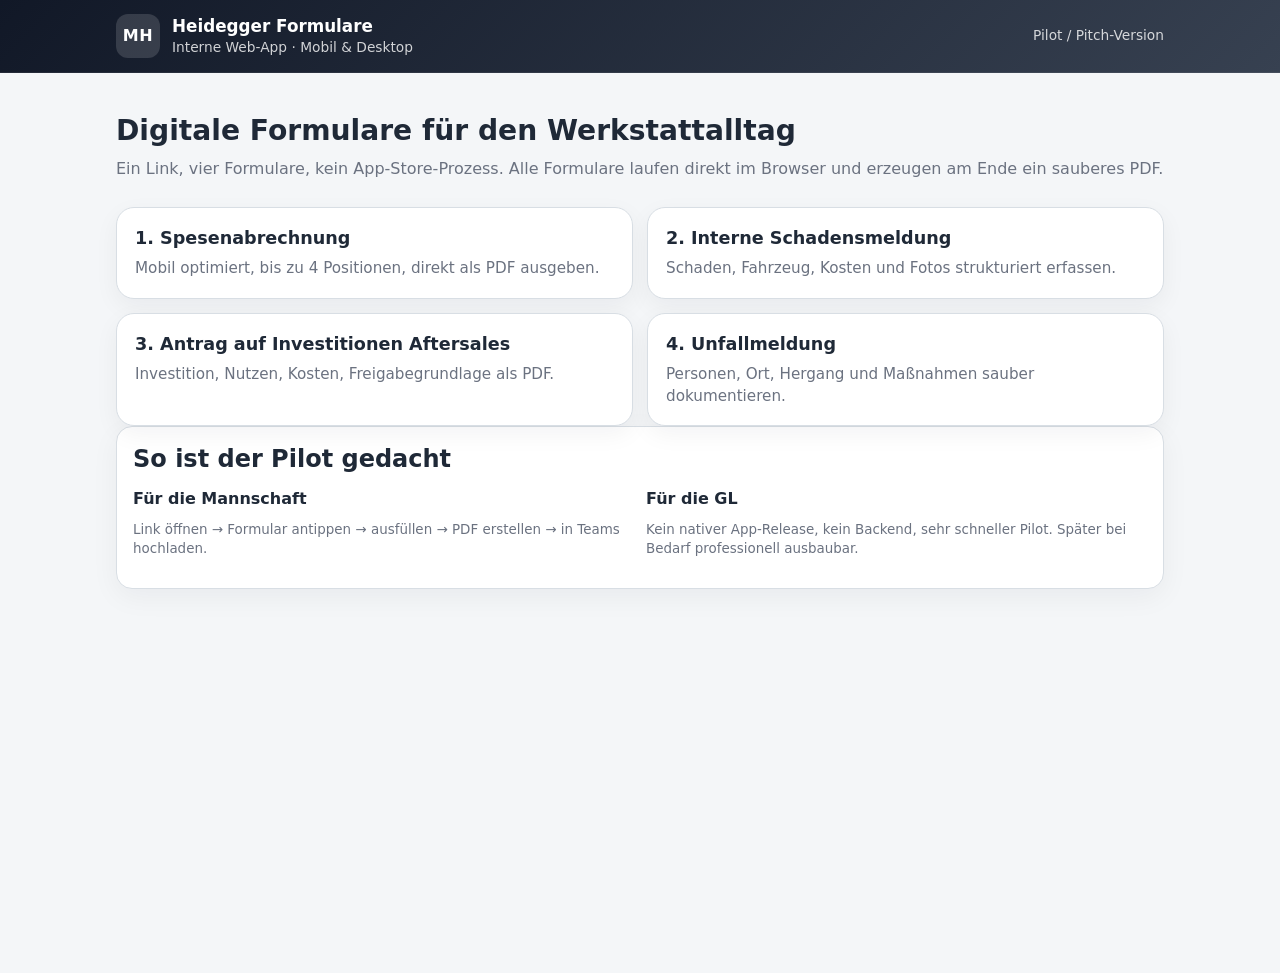
==== index.html @ 9eefc324 "Add files via upload" ====
<!doctype html>
<html lang="de">
<head>
  <meta charset="utf-8" />
  <meta name="viewport" content="width=device-width, initial-scale=1" />
  <title>Heidegger Formulare</title>
  <link rel="stylesheet" href="css/style.css" />
</head>
<body>
  <header class="topbar">
    <div class="topbar-inner">
      <div class="brand-group">
        <div class="logo-badge">MH</div>
        <div>
          <div class="brand-title">Heidegger Formulare</div>
          <div class="brand-sub">Interne Web-App · Mobil & Desktop</div>
        </div>
      </div>
      <span class="brand-sub">Pilot / Pitch-Version</span>
    </div>
  </header>

  <main class="wrap shell">
    <section class="hero">
      <h1>Digitale Formulare für den Werkstattalltag</h1>
      <p>Ein Link, vier Formulare, kein App-Store-Prozess. Alle Formulare laufen direkt im Browser und erzeugen am Ende ein sauberes PDF.</p>
    </section>

    <section class="cards">
      <a class="nav-card" href="spesen.html">
        <h2>1. Spesenabrechnung</h2>
        <p>Mobil optimiert, bis zu 4 Positionen, direkt als PDF ausgeben.</p>
      </a>

      <a class="nav-card" href="schadensmeldung.html">
        <h2>2. Interne Schadensmeldung</h2>
        <p>Schaden, Fahrzeug, Kosten und Fotos strukturiert erfassen.</p>
      </a>

      <a class="nav-card" href="investition.html">
        <h2>3. Antrag auf Investitionen Aftersales</h2>
        <p>Investition, Nutzen, Kosten, Freigabegrundlage als PDF.</p>
      </a>

      <a class="nav-card" href="unfallmeldung.html">
        <h2>4. Unfallmeldung</h2>
        <p>Personen, Ort, Hergang und Maßnahmen sauber dokumentieren.</p>
      </a>
    </section>

    <section class="card">
      <div class="section-head"><h2>So ist der Pilot gedacht</h2></div>
      <div class="grid grid-2">
        <div>
          <strong>Für die Mannschaft</strong>
          <p class="footer-note">Link öffnen → Formular antippen → ausfüllen → PDF erstellen → in Teams hochladen.</p>
        </div>
        <div>
          <strong>Für die GL</strong>
          <p class="footer-note">Kein nativer App-Release, kein Backend, sehr schneller Pilot. Später bei Bedarf professionell ausbaubar.</p>
        </div>
      </div>
    </section>
  </main>
</body>
</html>
---- css/style.css ----
:root {
  --bg: #f4f6f8;
  --card: #ffffff;
  --line: #d8dee4;
  --text: #1f2937;
  --muted: #6b7280;
  --brand: #111827;
  --brand-2: #374151;
  --accent: #0f766e;
  --danger: #b91c1c;
  --radius: 16px;
}
* { box-sizing: border-box; }
html, body { margin: 0; padding: 0; }
body {
  font-family: system-ui, -apple-system, BlinkMacSystemFont, "Segoe UI", Roboto, Arial, sans-serif;
  color: var(--text);
  background: var(--bg);
  line-height: 1.4;
}
a { color: inherit; }
.wrap { max-width: 1080px; margin: 0 auto; padding: 16px; }
.shell { min-height: 100dvh; }
.topbar {
  background: linear-gradient(135deg, var(--brand), var(--brand-2));
  color: #fff;
  border-bottom: 1px solid rgba(255,255,255,.08);
}
.topbar-inner {
  max-width: 1080px; margin: 0 auto; padding: 14px 16px;
  display: flex; align-items: center; justify-content: space-between; gap: 12px;
}
.logo-badge {
  width: 44px; height: 44px; border-radius: 12px;
  background: rgba(255,255,255,.14);
  display: grid; place-items: center; font-weight: 800; letter-spacing: .04em;
}
.brand-group { display: flex; align-items: center; gap: 12px; }
.brand-title { font-size: 1.05rem; font-weight: 800; }
.brand-sub { font-size: .86rem; opacity: .8; }
.link-btn, button {
  appearance: none; border: 0; border-radius: 12px;
  padding: 12px 14px; min-height: 46px; font: inherit; font-weight: 700;
  cursor: pointer; text-decoration: none; display: inline-flex; align-items: center; justify-content: center;
}
button, .link-btn.primary { background: var(--brand); color: #fff; }
.link-btn.secondary, button.secondary { background: #fff; color: var(--text); border: 1px solid var(--line); }
button.ghost { background: transparent; color: var(--text); border: 1px solid var(--line); }
button.danger { background: var(--danger); color: #fff; }
.hero {
  padding: 22px 0 8px;
}
.hero h1 { margin: 0 0 8px; font-size: clamp(1.5rem, 2.2vw, 2.3rem); }
.hero p { margin: 0; color: var(--muted); }
.card {
  background: var(--card); border: 1px solid var(--line); border-radius: var(--radius);
  box-shadow: 0 8px 28px rgba(17,24,39,.05); padding: 16px; margin-bottom: 16px;
}
.grid { display: grid; gap: 12px; }
.grid-2 { grid-template-columns: repeat(2, minmax(0, 1fr)); }
.grid-3 { grid-template-columns: repeat(3, minmax(0, 1fr)); }
.grid-4 { grid-template-columns: repeat(4, minmax(0, 1fr)); }
.cards { display: grid; grid-template-columns: repeat(2, minmax(0, 1fr)); gap: 14px; margin-top: 18px; }
.nav-card {
  text-decoration: none; background: #fff; border: 1px solid var(--line); border-radius: 18px;
  padding: 18px; box-shadow: 0 8px 24px rgba(17,24,39,.05);
}
.nav-card h2 { margin: 0 0 8px; font-size: 1.1rem; }
.nav-card p { margin: 0; color: var(--muted); font-size: .95rem; }
.section-head { display: flex; align-items: center; justify-content: space-between; gap: 10px; margin-bottom: 12px; }
.section-head h2, .section-head h3 { margin: 0; }
label {
  display: block; margin-bottom: 6px; font-size: .88rem; color: var(--muted); font-weight: 700;
}
input, textarea, select {
  width: 100%; border: 1px solid var(--line); border-radius: 12px; background: #fff;
  padding: 12px 14px; min-height: 46px; font: inherit; color: var(--text);
}
textarea { min-height: 96px; resize: vertical; }
input[type="file"] { padding: 9px 10px; }
small.hint, .hint { display: block; color: var(--muted); font-size: .84rem; margin-top: 6px; }
.page-actions, .row-actions { display: flex; flex-wrap: wrap; gap: 8px; }
.inline-options { display: flex; flex-wrap: wrap; gap: 14px; padding-top: 10px; }
.inline-options label { margin: 0; display: inline-flex; align-items: center; gap: 8px; font-weight: 500; color: var(--text); }
input[type="checkbox"], input[type="radio"] { width: auto; min-height: 0; }
.item-row {
  border: 1px solid var(--line); border-radius: 14px; background: #fbfcfe; padding: 12px; margin-bottom: 12px;
}
.item-row-head { display: flex; justify-content: space-between; align-items: center; gap: 10px; margin-bottom: 10px; }
.item-row-head strong { font-size: .95rem; }
.total-box {
  display: flex; justify-content: space-between; align-items: center; border: 1px solid var(--line);
  border-radius: 14px; padding: 14px; font-weight: 800; background: #f9fafb;
}
.status { min-height: 1.2em; margin-top: 10px; color: var(--accent); font-size: .9rem; font-weight: 700; }
.backlink { text-decoration: none; font-weight: 700; color: var(--brand); }
.footer-note { color: var(--muted); font-size: .84rem; margin-top: 10px; }
.preview-list { display: grid; gap: 8px; }
.preview-pill { padding: 10px 12px; border-radius: 12px; background: #fff; border: 1px solid var(--line); font-size: .9rem; }
@media (max-width: 860px) {
  .grid-2, .grid-3, .grid-4, .cards { grid-template-columns: 1fr; }
  .wrap { padding: 12px; }
  .card { padding: 14px; border-radius: 14px; }
  .topbar-inner { padding: 12px; }
}
@media print {
  .topbar, .page-actions, .footer-note { display: none !important; }
  body { background: #fff; }
  .card { box-shadow: none; border-color: #bbb; }
}
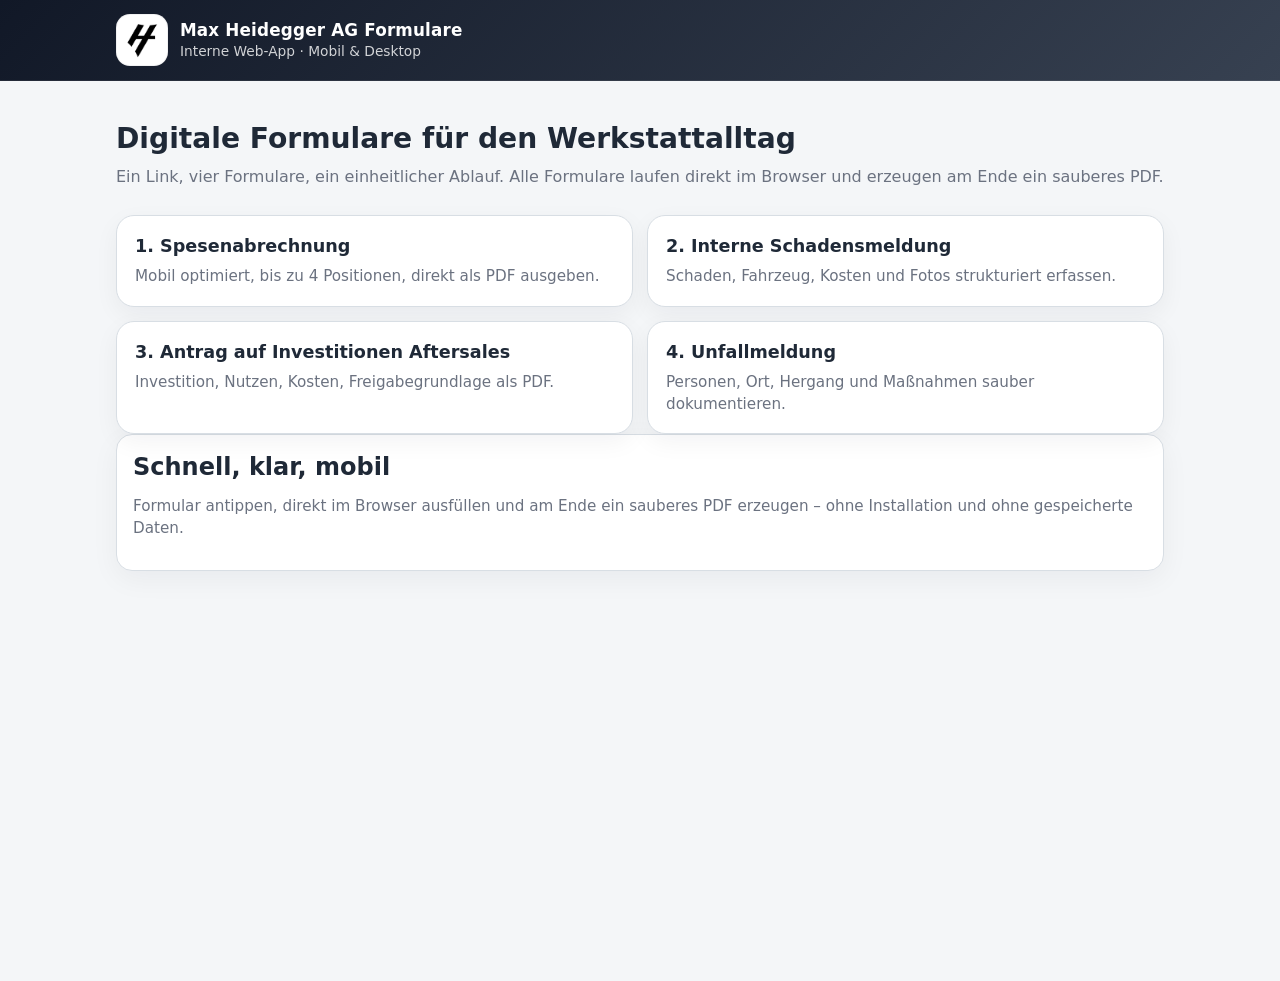
==== commit 50cba55d: "Add files via upload" ====
--- a/index.html
+++ b/index.html
@@ -3,27 +3,26 @@
 <head>
   <meta charset="utf-8" />
   <meta name="viewport" content="width=device-width, initial-scale=1" />
-  <title>Heidegger Formulare</title>
+  <title>Max Heidegger AG Formulare</title>
   <link rel="stylesheet" href="css/style.css" />
 </head>
 <body>
   <header class="topbar">
     <div class="topbar-inner">
       <div class="brand-group">
-        <div class="logo-badge">MH</div>
+        <div class="logo-wrap"><img src="assets/logo.png" alt="Max Heidegger AG Logo" /></div>
         <div>
-          <div class="brand-title">Heidegger Formulare</div>
+          <div class="brand-title">Max Heidegger AG Formulare</div>
           <div class="brand-sub">Interne Web-App · Mobil & Desktop</div>
         </div>
       </div>
-      <span class="brand-sub">Pilot / Pitch-Version</span>
     </div>
   </header>
 
   <main class="wrap shell">
     <section class="hero">
       <h1>Digitale Formulare für den Werkstattalltag</h1>
-      <p>Ein Link, vier Formulare, kein App-Store-Prozess. Alle Formulare laufen direkt im Browser und erzeugen am Ende ein sauberes PDF.</p>
+      <p>Ein Link, vier Formulare, ein einheitlicher Ablauf. Alle Formulare laufen direkt im Browser und erzeugen am Ende ein sauberes PDF.</p>
     </section>
 
     <section class="cards">
@@ -49,17 +48,8 @@
     </section>
 
     <section class="card">
-      <div class="section-head"><h2>So ist der Pilot gedacht</h2></div>
-      <div class="grid grid-2">
-        <div>
-          <strong>Für die Mannschaft</strong>
-          <p class="footer-note">Link öffnen → Formular antippen → ausfüllen → PDF erstellen → in Teams hochladen.</p>
-        </div>
-        <div>
-          <strong>Für die GL</strong>
-          <p class="footer-note">Kein nativer App-Release, kein Backend, sehr schneller Pilot. Später bei Bedarf professionell ausbaubar.</p>
-        </div>
-      </div>
+      <div class="section-head"><h2>Schnell, klar, mobil</h2></div>
+      <p class="footer-note" style="margin-top:0;font-size:.95rem;">Formular antippen, direkt im Browser ausfüllen und am Ende ein sauberes PDF erzeugen – ohne Installation und ohne gespeicherte Daten.</p>
     </section>
   </main>
 </body>
--- a/css/style.css
+++ b/css/style.css
@@ -30,13 +30,18 @@
   max-width: 1080px; margin: 0 auto; padding: 14px 16px;
   display: flex; align-items: center; justify-content: space-between; gap: 12px;
 }
-.logo-badge {
-  width: 44px; height: 44px; border-radius: 12px;
-  background: rgba(255,255,255,.14);
-  display: grid; place-items: center; font-weight: 800; letter-spacing: .04em;
+.logo-wrap {
+  width: 52px; height: 52px; border-radius: 14px;
+  background: #fff;
+  display: grid; place-items: center; overflow: hidden;
+  padding: 6px;
+  box-shadow: inset 0 0 0 1px rgba(17,24,39,.06);
+}
+.logo-wrap img {
+  width: 100%; height: 100%; object-fit: contain; display: block;
 }
 .brand-group { display: flex; align-items: center; gap: 12px; }
-.brand-title { font-size: 1.05rem; font-weight: 800; }
+.brand-title { font-size: 1.05rem; font-weight: 800; letter-spacing: .01em; }
 .brand-sub { font-size: .86rem; opacity: .8; }
 .link-btn, button {
   appearance: none; border: 0; border-radius: 12px;
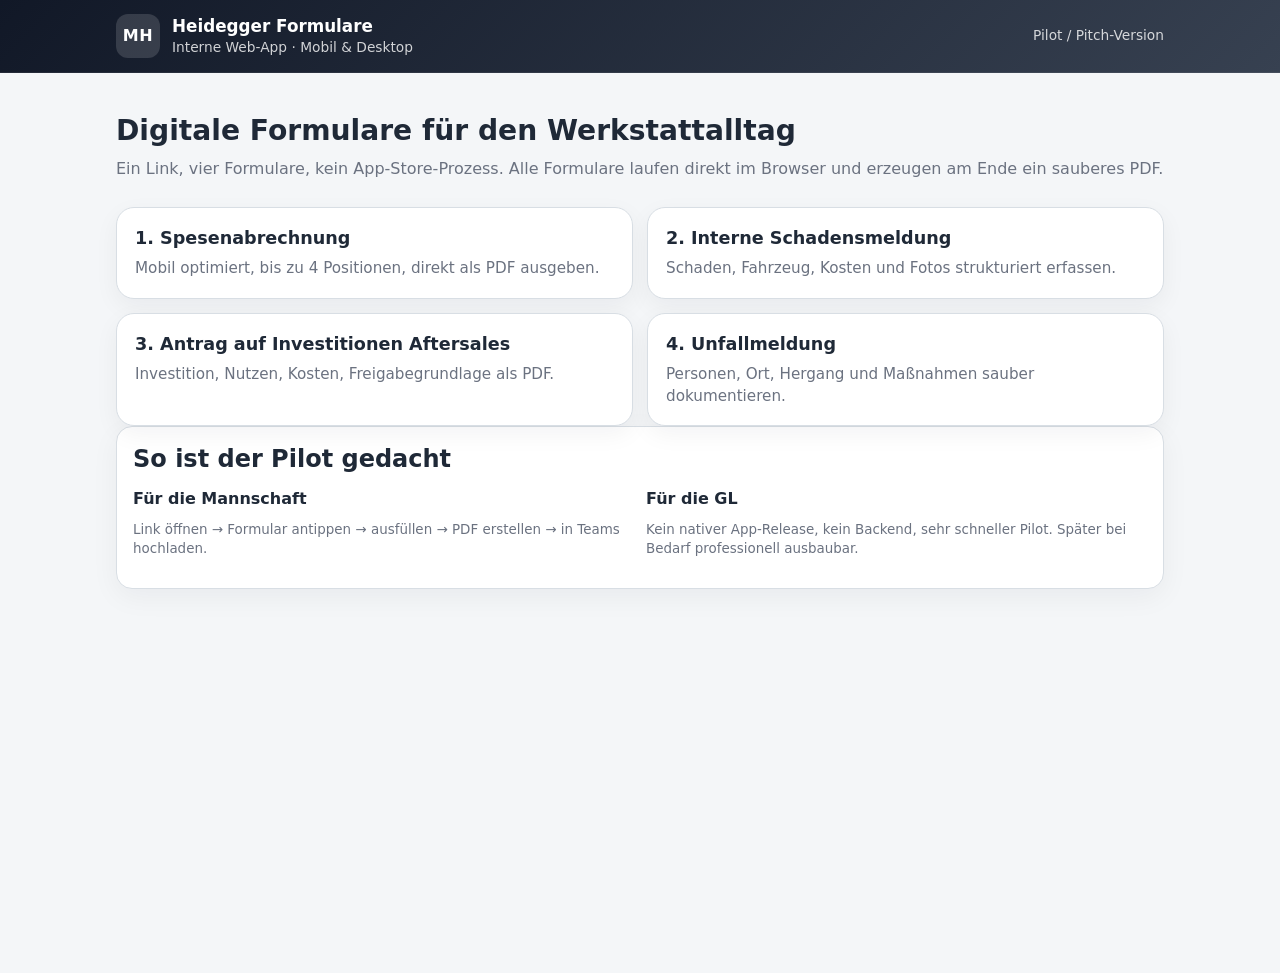
==== commit e92e9c3c: "Add files via upload" ====
--- a/index.html
+++ b/index.html
@@ -3,26 +3,27 @@
 <head>
   <meta charset="utf-8" />
   <meta name="viewport" content="width=device-width, initial-scale=1" />
-  <title>Max Heidegger AG Formulare</title>
+  <title>Heidegger Formulare</title>
   <link rel="stylesheet" href="css/style.css" />
 </head>
 <body>
   <header class="topbar">
     <div class="topbar-inner">
       <div class="brand-group">
-        <div class="logo-wrap"><img src="assets/logo.png" alt="Max Heidegger AG Logo" /></div>
+        <div class="logo-badge">MH</div>
         <div>
-          <div class="brand-title">Max Heidegger AG Formulare</div>
+          <div class="brand-title">Heidegger Formulare</div>
           <div class="brand-sub">Interne Web-App · Mobil & Desktop</div>
         </div>
       </div>
+      <span class="brand-sub">Pilot / Pitch-Version</span>
     </div>
   </header>
 
   <main class="wrap shell">
     <section class="hero">
       <h1>Digitale Formulare für den Werkstattalltag</h1>
-      <p>Ein Link, vier Formulare, ein einheitlicher Ablauf. Alle Formulare laufen direkt im Browser und erzeugen am Ende ein sauberes PDF.</p>
+      <p>Ein Link, vier Formulare, kein App-Store-Prozess. Alle Formulare laufen direkt im Browser und erzeugen am Ende ein sauberes PDF.</p>
     </section>
 
     <section class="cards">
@@ -48,8 +49,17 @@
     </section>
 
     <section class="card">
-      <div class="section-head"><h2>Schnell, klar, mobil</h2></div>
-      <p class="footer-note" style="margin-top:0;font-size:.95rem;">Formular antippen, direkt im Browser ausfüllen und am Ende ein sauberes PDF erzeugen – ohne Installation und ohne gespeicherte Daten.</p>
+      <div class="section-head"><h2>So ist der Pilot gedacht</h2></div>
+      <div class="grid grid-2">
+        <div>
+          <strong>Für die Mannschaft</strong>
+          <p class="footer-note">Link öffnen → Formular antippen → ausfüllen → PDF erstellen → in Teams hochladen.</p>
+        </div>
+        <div>
+          <strong>Für die GL</strong>
+          <p class="footer-note">Kein nativer App-Release, kein Backend, sehr schneller Pilot. Später bei Bedarf professionell ausbaubar.</p>
+        </div>
+      </div>
     </section>
   </main>
 </body>
--- a/css/style.css
+++ b/css/style.css
@@ -30,18 +30,13 @@
   max-width: 1080px; margin: 0 auto; padding: 14px 16px;
   display: flex; align-items: center; justify-content: space-between; gap: 12px;
 }
-.logo-wrap {
-  width: 52px; height: 52px; border-radius: 14px;
-  background: #fff;
-  display: grid; place-items: center; overflow: hidden;
-  padding: 6px;
-  box-shadow: inset 0 0 0 1px rgba(17,24,39,.06);
-}
-.logo-wrap img {
-  width: 100%; height: 100%; object-fit: contain; display: block;
+.logo-badge {
+  width: 44px; height: 44px; border-radius: 12px;
+  background: rgba(255,255,255,.14);
+  display: grid; place-items: center; font-weight: 800; letter-spacing: .04em;
 }
 .brand-group { display: flex; align-items: center; gap: 12px; }
-.brand-title { font-size: 1.05rem; font-weight: 800; letter-spacing: .01em; }
+.brand-title { font-size: 1.05rem; font-weight: 800; }
 .brand-sub { font-size: .86rem; opacity: .8; }
 .link-btn, button {
   appearance: none; border: 0; border-radius: 12px;
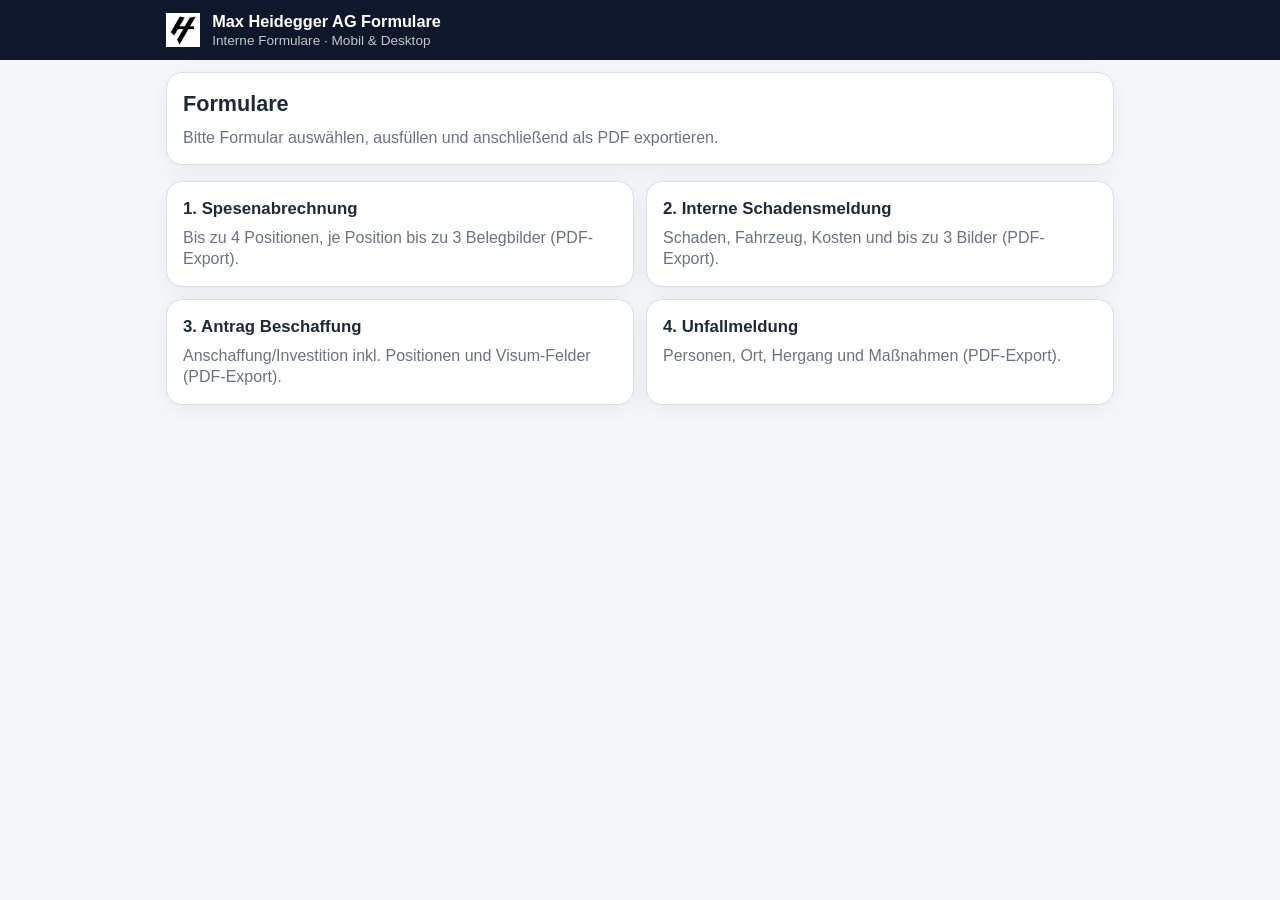
==== commit 6948f397: "Add files via upload" ====
--- a/index.html
+++ b/index.html
@@ -3,63 +3,48 @@
 <head>
   <meta charset="utf-8" />
   <meta name="viewport" content="width=device-width, initial-scale=1" />
-  <title>Heidegger Formulare</title>
+  <title>Max Heidegger AG Formulare</title>
   <link rel="stylesheet" href="css/style.css" />
 </head>
 <body>
   <header class="topbar">
     <div class="topbar-inner">
       <div class="brand-group">
-        <div class="logo-badge">MH</div>
+        <img class="logo" src="assets/logo.png" alt="Max Heidegger AG" />
         <div>
-          <div class="brand-title">Heidegger Formulare</div>
-          <div class="brand-sub">Interne Web-App · Mobil & Desktop</div>
+          <div class="brand-title">Max Heidegger AG Formulare</div>
+          <div class="brand-sub">Interne Formulare · Mobil & Desktop</div>
         </div>
       </div>
-      <span class="brand-sub">Pilot / Pitch-Version</span>
     </div>
   </header>
 
   <main class="wrap shell">
-    <section class="hero">
-      <h1>Digitale Formulare für den Werkstattalltag</h1>
-      <p>Ein Link, vier Formulare, kein App-Store-Prozess. Alle Formulare laufen direkt im Browser und erzeugen am Ende ein sauberes PDF.</p>
+    <section class="hero card">
+      <h1>Formulare</h1>
+      <p>Bitte Formular auswählen, ausfüllen und anschließend als PDF exportieren.</p>
     </section>
 
     <section class="cards">
       <a class="nav-card" href="spesen.html">
         <h2>1. Spesenabrechnung</h2>
-        <p>Mobil optimiert, bis zu 4 Positionen, direkt als PDF ausgeben.</p>
+        <p>Bis zu 4 Positionen, je Position bis zu 3 Belegbilder (PDF-Export).</p>
       </a>
 
       <a class="nav-card" href="schadensmeldung.html">
         <h2>2. Interne Schadensmeldung</h2>
-        <p>Schaden, Fahrzeug, Kosten und Fotos strukturiert erfassen.</p>
+        <p>Schaden, Fahrzeug, Kosten und bis zu 3 Bilder (PDF-Export).</p>
       </a>
 
       <a class="nav-card" href="investition.html">
-        <h2>3. Antrag auf Investitionen Aftersales</h2>
-        <p>Investition, Nutzen, Kosten, Freigabegrundlage als PDF.</p>
+        <h2>3. Antrag Beschaffung</h2>
+        <p>Anschaffung/Investition inkl. Positionen und Visum-Felder (PDF-Export).</p>
       </a>
 
       <a class="nav-card" href="unfallmeldung.html">
         <h2>4. Unfallmeldung</h2>
-        <p>Personen, Ort, Hergang und Maßnahmen sauber dokumentieren.</p>
+        <p>Personen, Ort, Hergang und Maßnahmen (PDF-Export).</p>
       </a>
-    </section>
-
-    <section class="card">
-      <div class="section-head"><h2>So ist der Pilot gedacht</h2></div>
-      <div class="grid grid-2">
-        <div>
-          <strong>Für die Mannschaft</strong>
-          <p class="footer-note">Link öffnen → Formular antippen → ausfüllen → PDF erstellen → in Teams hochladen.</p>
-        </div>
-        <div>
-          <strong>Für die GL</strong>
-          <p class="footer-note">Kein nativer App-Release, kein Backend, sehr schneller Pilot. Später bei Bedarf professionell ausbaubar.</p>
-        </div>
-      </div>
     </section>
   </main>
 </body>
--- a/css/style.css
+++ b/css/style.css
@@ -1,110 +1,71 @@
-:root {
-  --bg: #f4f6f8;
-  --card: #ffffff;
-  --line: #d8dee4;
-  --text: #1f2937;
-  --muted: #6b7280;
-  --brand: #111827;
-  --brand-2: #374151;
-  --accent: #0f766e;
-  --danger: #b91c1c;
-  --radius: 16px;
+:root{
+  --bg:#f5f7fb;--card:#fff;--line:#d9deea;--text:#1f2937;--muted:#6b7280;
+  --accent:#0f172a;--accent2:#111827;--danger:#b91c1c;
 }
-* { box-sizing: border-box; }
-html, body { margin: 0; padding: 0; }
-body {
-  font-family: system-ui, -apple-system, BlinkMacSystemFont, "Segoe UI", Roboto, Arial, sans-serif;
-  color: var(--text);
-  background: var(--bg);
-  line-height: 1.4;
-}
-a { color: inherit; }
-.wrap { max-width: 1080px; margin: 0 auto; padding: 16px; }
-.shell { min-height: 100dvh; }
-.topbar {
-  background: linear-gradient(135deg, var(--brand), var(--brand-2));
-  color: #fff;
-  border-bottom: 1px solid rgba(255,255,255,.08);
-}
-.topbar-inner {
-  max-width: 1080px; margin: 0 auto; padding: 14px 16px;
-  display: flex; align-items: center; justify-content: space-between; gap: 12px;
-}
-.logo-badge {
-  width: 44px; height: 44px; border-radius: 12px;
-  background: rgba(255,255,255,.14);
-  display: grid; place-items: center; font-weight: 800; letter-spacing: .04em;
-}
-.brand-group { display: flex; align-items: center; gap: 12px; }
-.brand-title { font-size: 1.05rem; font-weight: 800; }
-.brand-sub { font-size: .86rem; opacity: .8; }
-.link-btn, button {
-  appearance: none; border: 0; border-radius: 12px;
-  padding: 12px 14px; min-height: 46px; font: inherit; font-weight: 700;
-  cursor: pointer; text-decoration: none; display: inline-flex; align-items: center; justify-content: center;
-}
-button, .link-btn.primary { background: var(--brand); color: #fff; }
-.link-btn.secondary, button.secondary { background: #fff; color: var(--text); border: 1px solid var(--line); }
-button.ghost { background: transparent; color: var(--text); border: 1px solid var(--line); }
-button.danger { background: var(--danger); color: #fff; }
-.hero {
-  padding: 22px 0 8px;
-}
-.hero h1 { margin: 0 0 8px; font-size: clamp(1.5rem, 2.2vw, 2.3rem); }
-.hero p { margin: 0; color: var(--muted); }
-.card {
-  background: var(--card); border: 1px solid var(--line); border-radius: var(--radius);
-  box-shadow: 0 8px 28px rgba(17,24,39,.05); padding: 16px; margin-bottom: 16px;
-}
-.grid { display: grid; gap: 12px; }
-.grid-2 { grid-template-columns: repeat(2, minmax(0, 1fr)); }
-.grid-3 { grid-template-columns: repeat(3, minmax(0, 1fr)); }
-.grid-4 { grid-template-columns: repeat(4, minmax(0, 1fr)); }
-.cards { display: grid; grid-template-columns: repeat(2, minmax(0, 1fr)); gap: 14px; margin-top: 18px; }
-.nav-card {
-  text-decoration: none; background: #fff; border: 1px solid var(--line); border-radius: 18px;
-  padding: 18px; box-shadow: 0 8px 24px rgba(17,24,39,.05);
-}
-.nav-card h2 { margin: 0 0 8px; font-size: 1.1rem; }
-.nav-card p { margin: 0; color: var(--muted); font-size: .95rem; }
-.section-head { display: flex; align-items: center; justify-content: space-between; gap: 10px; margin-bottom: 12px; }
-.section-head h2, .section-head h3 { margin: 0; }
-label {
-  display: block; margin-bottom: 6px; font-size: .88rem; color: var(--muted); font-weight: 700;
-}
-input, textarea, select {
-  width: 100%; border: 1px solid var(--line); border-radius: 12px; background: #fff;
-  padding: 12px 14px; min-height: 46px; font: inherit; color: var(--text);
-}
-textarea { min-height: 96px; resize: vertical; }
-input[type="file"] { padding: 9px 10px; }
-small.hint, .hint { display: block; color: var(--muted); font-size: .84rem; margin-top: 6px; }
-.page-actions, .row-actions { display: flex; flex-wrap: wrap; gap: 8px; }
-.inline-options { display: flex; flex-wrap: wrap; gap: 14px; padding-top: 10px; }
-.inline-options label { margin: 0; display: inline-flex; align-items: center; gap: 8px; font-weight: 500; color: var(--text); }
-input[type="checkbox"], input[type="radio"] { width: auto; min-height: 0; }
-.item-row {
-  border: 1px solid var(--line); border-radius: 14px; background: #fbfcfe; padding: 12px; margin-bottom: 12px;
-}
-.item-row-head { display: flex; justify-content: space-between; align-items: center; gap: 10px; margin-bottom: 10px; }
-.item-row-head strong { font-size: .95rem; }
-.total-box {
-  display: flex; justify-content: space-between; align-items: center; border: 1px solid var(--line);
-  border-radius: 14px; padding: 14px; font-weight: 800; background: #f9fafb;
-}
-.status { min-height: 1.2em; margin-top: 10px; color: var(--accent); font-size: .9rem; font-weight: 700; }
-.backlink { text-decoration: none; font-weight: 700; color: var(--brand); }
-.footer-note { color: var(--muted); font-size: .84rem; margin-top: 10px; }
-.preview-list { display: grid; gap: 8px; }
-.preview-pill { padding: 10px 12px; border-radius: 12px; background: #fff; border: 1px solid var(--line); font-size: .9rem; }
-@media (max-width: 860px) {
-  .grid-2, .grid-3, .grid-4, .cards { grid-template-columns: 1fr; }
-  .wrap { padding: 12px; }
-  .card { padding: 14px; border-radius: 14px; }
-  .topbar-inner { padding: 12px; }
-}
-@media print {
-  .topbar, .page-actions, .footer-note { display: none !important; }
-  body { background: #fff; }
-  .card { box-shadow: none; border-color: #bbb; }
-}
+*{box-sizing:border-box}
+html,body{height:100%}
+body{margin:0;font-family:Arial,Helvetica,sans-serif;background:var(--bg);color:var(--text);line-height:1.35}
+.wrap{max-width:980px;margin:0 auto;padding:16px}
+@media(max-width:780px){.wrap{padding:12px}}
+
+.topbar{background:var(--accent);color:#fff;position:sticky;top:0;z-index:20}
+.topbar-inner{max-width:980px;margin:0 auto;padding:10px 16px;display:flex;align-items:center;justify-content:space-between;gap:12px}
+.brand-group{display:flex;align-items:center;gap:12px;min-width:0}
+.brand-title{font-weight:800;font-size:1.02rem;white-space:nowrap;overflow:hidden;text-overflow:ellipsis}
+.brand-sub{color:rgba(255,255,255,.75);font-size:.85rem}
+.logo{height:34px;width:auto;display:block}
+@media(max-width:780px){.logo{height:30px}.topbar-inner{padding:10px 12px}}
+
+.card{background:var(--card);border:1px solid var(--line);border-radius:16px;box-shadow:0 6px 24px rgba(15,23,42,.06);padding:16px;margin-bottom:16px}
+@media(max-width:780px){.card{padding:14px;border-radius:14px}}
+.section-head{display:flex;align-items:center;justify-content:space-between;gap:12px;margin-bottom:12px}
+
+.grid{display:grid;gap:12px}
+.grid-2{grid-template-columns:repeat(2,minmax(0,1fr))}
+.grid-3{grid-template-columns:repeat(3,minmax(0,1fr))}
+.grid-4{grid-template-columns:repeat(4,minmax(0,1fr))}
+@media(max-width:780px){.grid-2,.grid-3,.grid-4{grid-template-columns:1fr}}
+
+label{display:block;font-size:.88rem;color:var(--muted);margin-bottom:6px;font-weight:700}
+input,select,textarea,button{font:inherit}
+input[type="text"],input[type="date"],input[type="time"],input[type="number"],textarea,select{width:100%;border:1px solid var(--line);border-radius:12px;padding:12px 14px;background:#fff;color:var(--text);min-height:46px}
+textarea{min-height:92px;resize:vertical}
+
+button{border:0;border-radius:12px;padding:12px 14px;background:var(--accent2);color:#fff;cursor:pointer;min-height:46px;font-weight:800}
+button.secondary{background:#e5e7eb;color:var(--text)}
+button.ghost{background:transparent;color:var(--text);border:1px solid var(--line)}
+button.danger{background:var(--danger)}
+button:disabled{opacity:.55;cursor:not-allowed}
+
+.link-btn{display:inline-flex;align-items:center;gap:8px;text-decoration:none;border-radius:12px;padding:10px 12px;border:1px solid rgba(255,255,255,.22);color:#fff}
+.link-btn.secondary{background:rgba(255,255,255,.12)}
+
+.hint{color:var(--muted)}
+.status{font-size:.9rem;color:#166534;font-weight:800;min-height:1.2em}
+.footer-note{color:var(--muted);font-size:.92rem}
+
+.cards{display:grid;grid-template-columns:repeat(2,minmax(0,1fr));gap:12px}
+@media(max-width:780px){.cards{grid-template-columns:1fr}}
+.nav-card{display:block;text-decoration:none;color:inherit;background:#fff;border:1px solid var(--line);border-radius:16px;padding:16px;box-shadow:0 6px 24px rgba(15,23,42,.06)}
+.nav-card h2{margin:0 0 6px;font-size:1.05rem}
+.nav-card p{margin:0;color:var(--muted)}
+
+.total-box{display:flex;justify-content:space-between;align-items:center;padding:14px;border-radius:14px;background:#f8fafc;border:1px solid var(--line);font-weight:800;font-size:1.05rem;margin-top:12px}
+.inline-options{display:flex;gap:12px;flex-wrap:wrap}
+.inline-options label{display:inline-flex;align-items:center;gap:8px;margin:0;color:var(--text);font-weight:600}
+
+.backlink{display:inline-block;text-decoration:none;color:var(--accent2);font-weight:800}
+
+.item-row{border:1px solid var(--line);border-radius:14px;padding:12px;background:#fbfcff;margin-bottom:12px}
+.item-row-head{display:flex;align-items:center;justify-content:space-between;gap:10px;margin-bottom:12px}
+
+.preview-grid{display:grid;grid-template-columns:repeat(auto-fit,minmax(90px,1fr));gap:10px;margin-top:10px}
+.preview-grid img{width:100%;aspect-ratio:1/1;object-fit:cover;border-radius:12px;border:1px solid var(--line);background:#fff}
+.preview-pill{padding:10px 12px;border:1px solid var(--line);border-radius:12px;background:#fff;font-size:.92rem;word-break:break-word}
+
+.file-input{padding:10px;border:1px solid var(--line);border-radius:12px;width:100%;background:#fff}
+
+.page-actions{display:flex;gap:10px;flex-wrap:wrap}
+.shell{padding-top:12px}
+.hero h1{margin:0 0 8px;font-size:1.35rem}
+.hero p{margin:0;color:var(--muted)}
